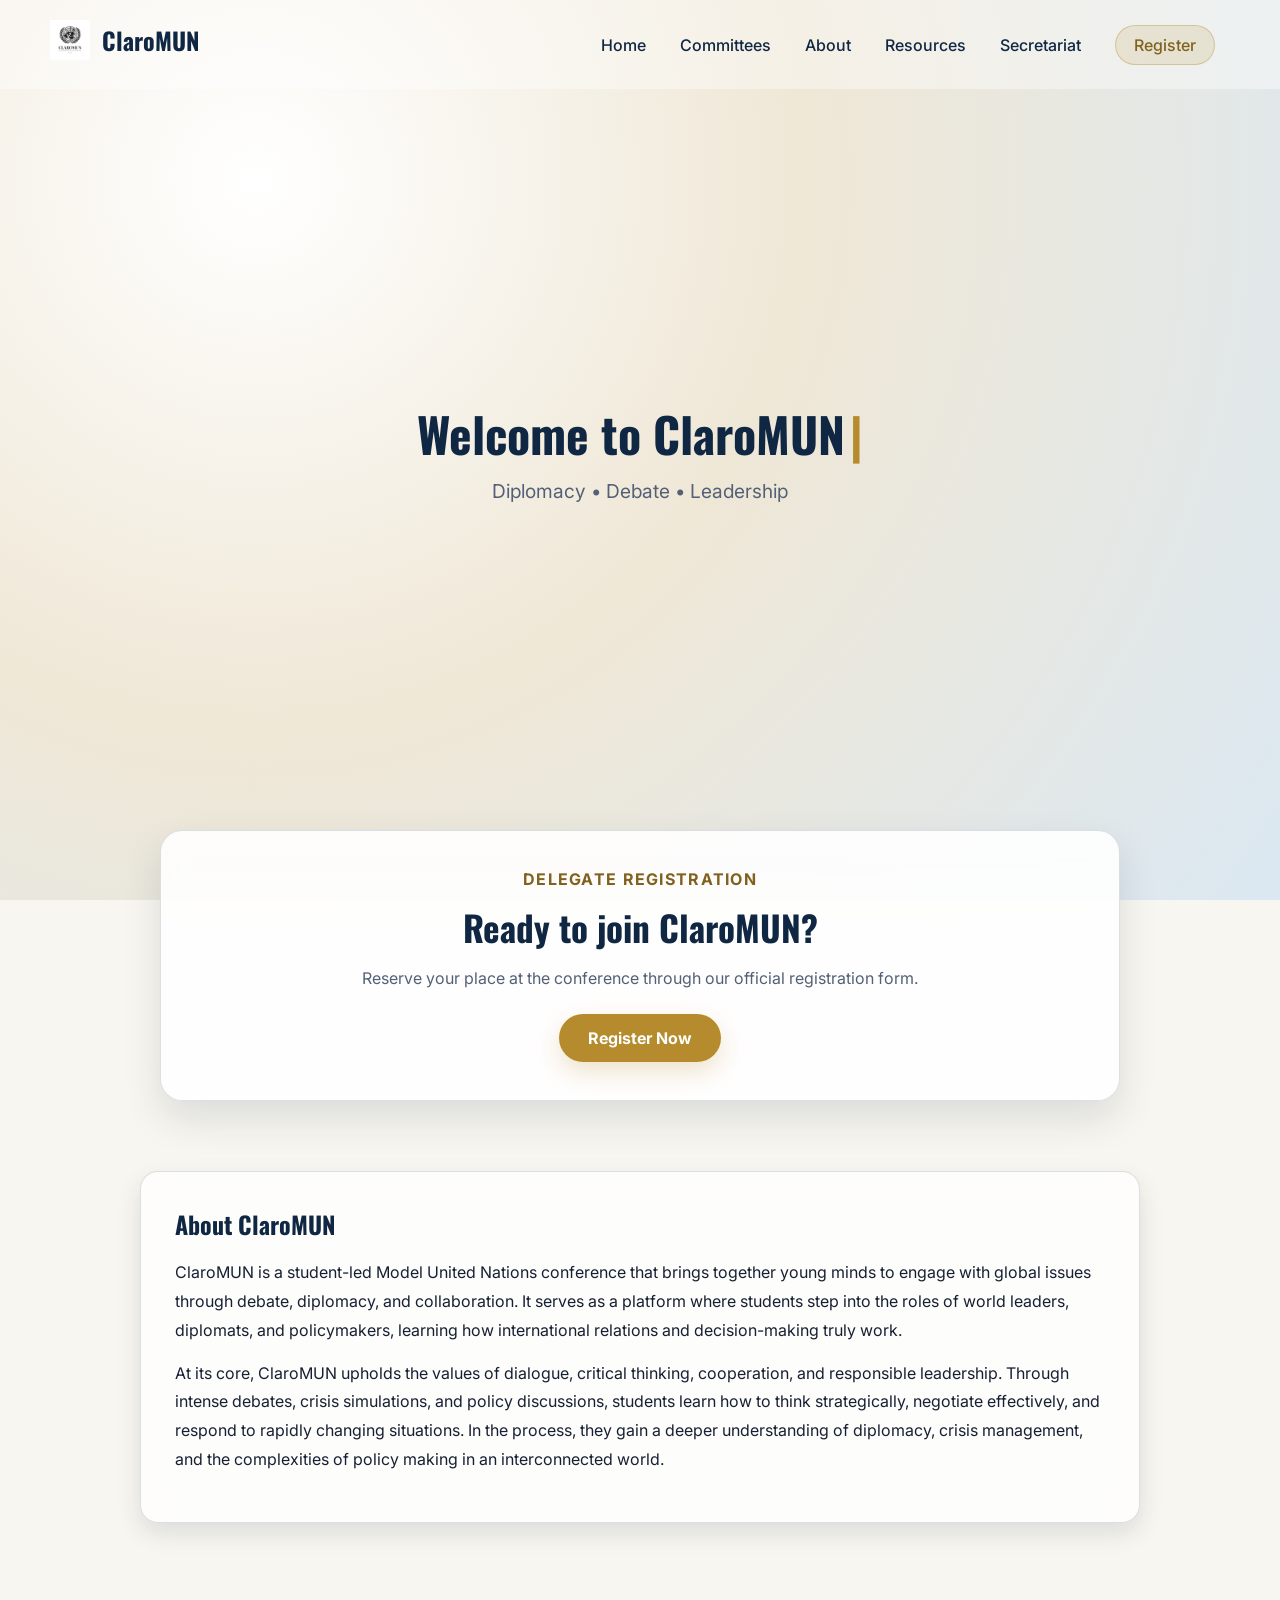
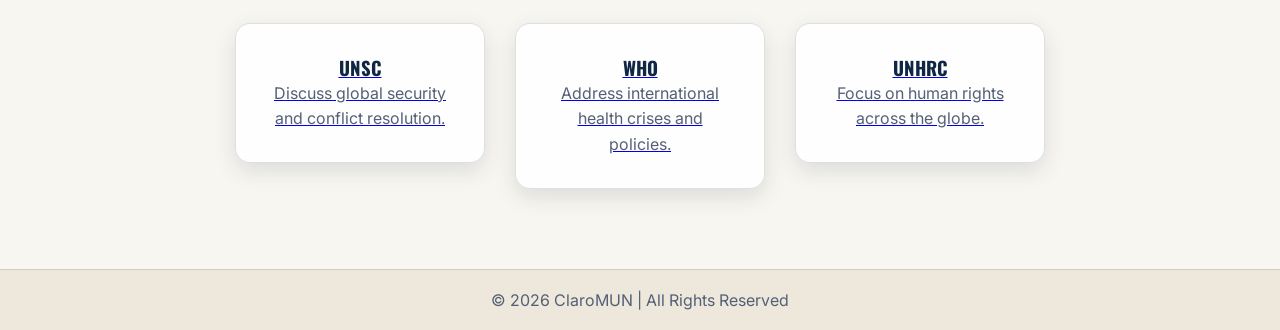
==== index.html @ 10d17443 "Final refinement" ====
<!DOCTYPE html>
<html lang="en">
<head>
    <meta charset="UTF-8">
    <meta name="viewport" content="width=device-width, initial-scale=1.0">
    <title>ClaroMUN</title>

    <link rel="stylesheet" href="css/style.css">
    <script src="js/script.js" defer></script>
</head>
<body>

<header id="navbar">
    <h1>
        <a href="index.html" class="brand">
            <img src="img/logo.jpeg" alt="ClaroMUN logo">
            <span>ClaroMUN</span>
        </a>
    </h1>
    <nav>
        <a href="index.html">Home</a>
        <a href="committees.html">Committees</a>
        <a href="about.html">About</a>
        <a href="resources.html">Resources</a>
        <a href="secretariat.html">Secretariat</a>
        <a class="nav-register" href="https://docs.google.com/forms/" target="_blank" rel="noopener noreferrer">Register</a>
    </nav>
</header>

<section class="hero">
    <h2 class="fade-in">
        <span id="typing-text"></span><span class="cursor">|</span>
    </h2>
    <p class="fade-in delay">Diplomacy • Debate • Leadership</p>
</section>

<section class="registration-cta fade-in">
    <p class="section-tag">Delegate Registration</p>
    <h2>Ready to join ClaroMUN?</h2>
    <p>Reserve your place at the conference through our official registration form.</p>
    <a class="register-button" href="https://docs.google.com/forms/" target="_blank" rel="noopener noreferrer">Register Now</a>
</section>

<section class="about-home">
    <article class="about-home-card fade-in">
        <h2>About ClaroMUN</h2>
        <p>
            ClaroMUN is a student-led Model United Nations conference that brings together young minds to engage with global issues through debate, diplomacy, and collaboration.
            It serves as a platform where students step into the roles of world leaders, diplomats, and policymakers, learning how international relations and decision-making truly work.
        </p>
        <p>
            At its core, ClaroMUN upholds the values of dialogue, critical thinking, cooperation, and responsible leadership.
            Through intense debates, crisis simulations, and policy discussions, students learn how to think strategically, negotiate effectively, and respond to rapidly changing situations.
            In the process, they gain a deeper understanding of diplomacy, crisis management, and the complexities of policy making in an interconnected world.
        </p>
    </article>
</section>

<div class="cards">
    <a class="committee-link" href="/unsc">
        <article class="card slide-down committee-card show">
            <h3>UNSC</h3>
            <p>Discuss global security and conflict resolution.</p>
        </article>
    </a>

    <a class="committee-link" href="/unsc">
        <article class="card slide-down committee-card show">
            <h3>WHO</h3>
            <p>Address international health crises and policies.</p>
        </article>
    </a>

    <a class="committee-link" href="/unsc">
        <article class="card slide-down committee-card show">
            <h3>UNHRC</h3>
            <p>Focus on human rights across the globe.</p>
        </article>
    </a>
</div>

<footer>
    <p>© 2026 ClaroMUN | All Rights Reserved</p>
</footer>

</body>
</html>
---- css/style.css ----
@import url('https://fonts.googleapis.com/css2?family=Playfair+Display:ital,wght@0,400..900;1,400..900&display=swap');
@import url('https://fonts.googleapis.com/css2?family=Inter:wght@400;500;600;700&family=Oswald:wght@700&display=swap');

:root {
    --page-bg: #f8f6f0;
    --section-bg: rgba(231, 226, 215, 0.42);
    --surface: rgba(255, 255, 255, 0.72);
    --surface-strong: rgba(255, 255, 255, 0.88);
    --text: #172033;
    --muted: #536076;
    --heading: #0f2742;
    --accent: #b68b2d;
    --accent-deep: #80611e;
    --accent-soft: rgba(182, 139, 45, 0.15);
    --line: rgba(15, 39, 66, 0.14);
    --line-strong: rgba(182, 139, 45, 0.35);
    --shadow: rgba(15, 39, 66, 0.12);
    --shadow-strong: rgba(15, 39, 66, 0.18);
}

* {
    margin: 0;
    padding: 0;
    box-sizing: border-box;
}

body {
    font-family: 'Inter', sans-serif;
    background: var(--page-bg);
    color: var(--text);
}

h1,
h2,
h3 {
    font-family: 'Oswald', sans-serif;
    font-weight: 700;
}

p {
    font-family: 'Inter', sans-serif;
}

/* NAVBAR */
header {
    display: flex;
    justify-content: space-between;
    align-items: center;
    padding: 20px 50px;
    position: fixed;
    width: 100%;
    background: rgba(255, 255, 255, 0.38);
    transition: 0.3s;
    z-index: 1000;
}

header.scrolled {
    background: rgba(255, 255, 255, 0.74);
    backdrop-filter: blur(14px);
    border-bottom: 1px solid var(--line-strong);
    box-shadow: 0 10px 28px var(--shadow);
}

header h1 {
    margin: 0;
}

.brand {
    display: inline-flex;
    align-items: center;
    gap: 12px;
    color: inherit;
    text-decoration: none;
}

.brand img {
    width: 40px;
    height: 40px;
    object-fit: contain;
}

.brand span {
    color: var(--heading);
    font-size: 1.5rem;
}

/* NAV LINKS */
nav a {
    margin: 0 15px;
    text-decoration: none;
    color: var(--heading);
    font-weight: 500;
    transition: 0.3s;
}

nav a:hover {
    color: var(--accent-deep);
}

.nav-register {
    display: inline-block;
    padding: 9px 18px;
    border: 1px solid var(--line-strong);
    border-radius: 999px;
    background: var(--accent-soft);
    color: var(--accent-deep);
}

.nav-register:hover {
    background: var(--accent);
    color: #ffffff;
}

/* HERO */
.hero {
    height: 100vh;
    display: flex;
    flex-direction: column;
    justify-content: center;
    align-items: center;

    background: radial-gradient(circle at 20% 20%, #ffffff 0%, #efe7d6 44%, #dbe8f2 100%);
    text-align: center;
}

.hero h2 {
    font-size: 3rem;
    color: var(--heading);
}

.hero p {
    margin-top: 10px;
    font-size: 1.2rem;
    color: var(--muted);
}

.registration-cta {
    max-width: 960px;
    margin: -70px auto 0;
    padding: 38px 28px;
    position: relative;
    text-align: center;
    background: var(--surface-strong);
    border: 1px solid var(--line);
    backdrop-filter: blur(12px);
    border-radius: 22px;
    box-shadow: 0 18px 38px var(--shadow);
}

.registration-cta .section-tag {
    margin-bottom: 12px;
    color: var(--accent-deep);
    font-weight: 700;
    letter-spacing: 0.08em;
    text-transform: uppercase;
}

.registration-cta h2 {
    color: var(--heading);
    font-size: 2.2rem;
    margin-bottom: 12px;
}

.registration-cta p:not(.section-tag) {
    max-width: 620px;
    margin: 0 auto 22px;
    color: var(--muted);
    line-height: 1.7;
}

.register-button {
    display: inline-block;
    padding: 13px 28px;
    border: 1px solid var(--line-strong);
    border-radius: 999px;
    background: var(--accent);
    color: #ffffff;
    font-weight: 700;
    text-decoration: none;
    box-shadow: 0 10px 24px rgba(182, 139, 45, 0.24);
    transition: transform 0.3s ease, box-shadow 0.3s ease, background 0.3s ease;
}

.register-button:hover {
    transform: translateY(-3px);
    background: var(--accent-deep);
    box-shadow: 0 14px 30px rgba(128, 97, 30, 0.28);
}

.about-home {
    padding: 70px 20px 20px;
}

.about-home-card {
    max-width: 1000px;
    margin: 0 auto;
    background: var(--surface);
    border: 1px solid var(--line);
    backdrop-filter: blur(12px);
    border-radius: 18px;
    padding: 34px;
    box-shadow: 0 10px 25px var(--shadow);
}

.about-home-card h2 {
    color: var(--heading);
    margin-bottom: 16px;
}

.about-home-card p {
    color: var(--text);
    line-height: 1.8;
    margin-bottom: 14px;
}


/* FOOTER */
footer {
    text-align: center;
    padding: 20px;
    background: #eee8dc;
    color: var(--muted);
    border-top: 1px solid var(--line);
}

/* ANIMATIONS */
.fade-in {
    opacity: 0;
    transform: translateY(20px);
    transition: 1s ease;
}

.fade-in.show {
    opacity: 1;
    transform: translateY(0);
}

.delay {
    transition-delay: 0.5s;
}

.cursor {
    display: inline-block;
    margin-left: 5px;
    animation: blink 1s infinite;
    color: var(--accent);
}

@keyframes blink {
    0%, 50%, 100% { opacity: 1; }
    25%, 75% { opacity: 0; }
}

.slide-down {
    opacity: 0;
    transform: translateY(-50px);
    transition: all 0.8s ease;
}

.slide-down.show {
    opacity: 1;
    transform: translateY(0);
}

/* CARDS */
.cards {
    display: flex;
    flex-wrap: wrap;
    justify-content: center;
    gap: 30px;
    padding: 80px;
}

.card {
    background: var(--surface-strong);
    border: 1px solid var(--line);
    backdrop-filter: blur(10px);
    padding: 30px;
    border-radius: 15px;
    width: 250px;
    text-align: center;
    box-shadow: 0 8px 22px var(--shadow);
    transition: transform 0.4s ease, box-shadow 0.4s ease;
}

.card h3 {
    color: var(--heading);
}

.card p {
    color: var(--muted);
    line-height: 1.6;
}

.card:hover {
    transform: translateY(-10px) scale(1.03);
    box-shadow: 0 0 24px rgba(182, 139, 45, 0.28);
    border-color: var(--line-strong);
}

@media (max-width: 768px) {
    header {
        flex-direction: column;
        gap: 12px;
        padding: 18px 20px;
    }

    nav {
        display: flex;
        flex-wrap: wrap;
        justify-content: center;
    }

    .brand span {
        font-size: 1.25rem;
    }

    .hero {
        padding: 0 20px;
    }

    .hero h2 {
        font-size: 2.3rem;
    }

    .registration-cta {
        margin: -50px 16px 0;
        padding: 30px 22px;
    }

    .registration-cta h2 {
        font-size: 1.8rem;
    }

    .cards {
        padding: 60px 20px;
    }

    .card {
        width: 100%;
        max-width: 320px;
    }

    .about-home {
        padding: 60px 16px 10px;
    }

    .about-home-card {
        padding: 24px;
    }

}
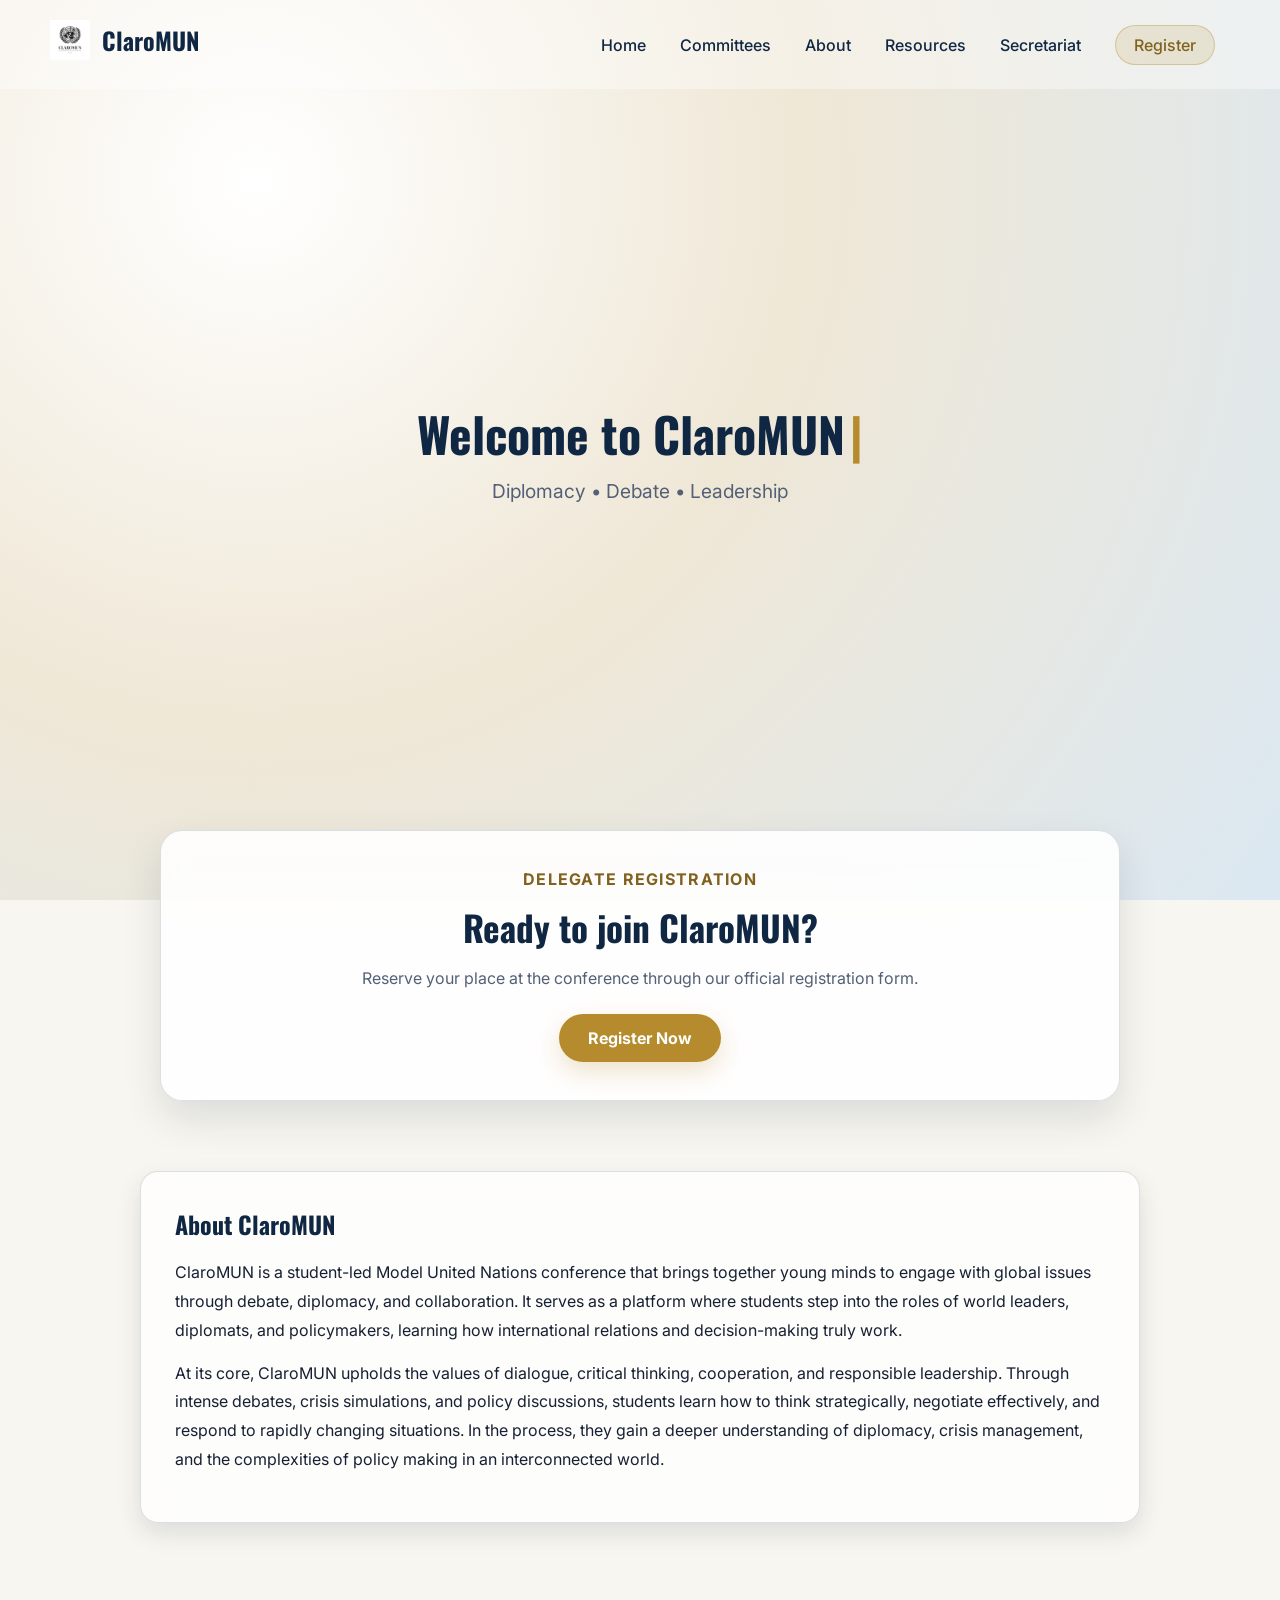
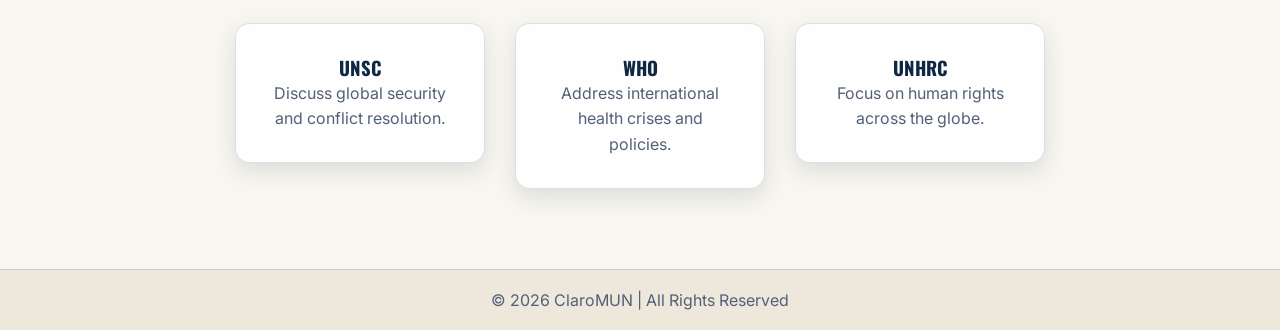
==== commit a79ad285: "Minor Changes" ====
--- a/index.html
+++ b/index.html
@@ -57,21 +57,21 @@
 </section>
 
 <div class="cards">
-    <a class="committee-link" href="/unsc">
+    <a style="text-decoration: none;" href="/unsc.html">
         <article class="card slide-down committee-card show">
             <h3>UNSC</h3>
             <p>Discuss global security and conflict resolution.</p>
         </article>
     </a>
 
-    <a class="committee-link" href="/unsc">
+    <a style="text-decoration: none;" href="/who.html">
         <article class="card slide-down committee-card show">
             <h3>WHO</h3>
             <p>Address international health crises and policies.</p>
         </article>
     </a>
 
-    <a class="committee-link" href="/unsc">
+    <a style="text-decoration: none;" href="/unhrc.html">
         <article class="card slide-down committee-card show">
             <h3>UNHRC</h3>
             <p>Focus on human rights across the globe.</p>
--- a/css/style.css
+++ b/css/style.css
@@ -348,5 +348,4 @@
     .about-home-card {
         padding: 24px;
     }
-
 }
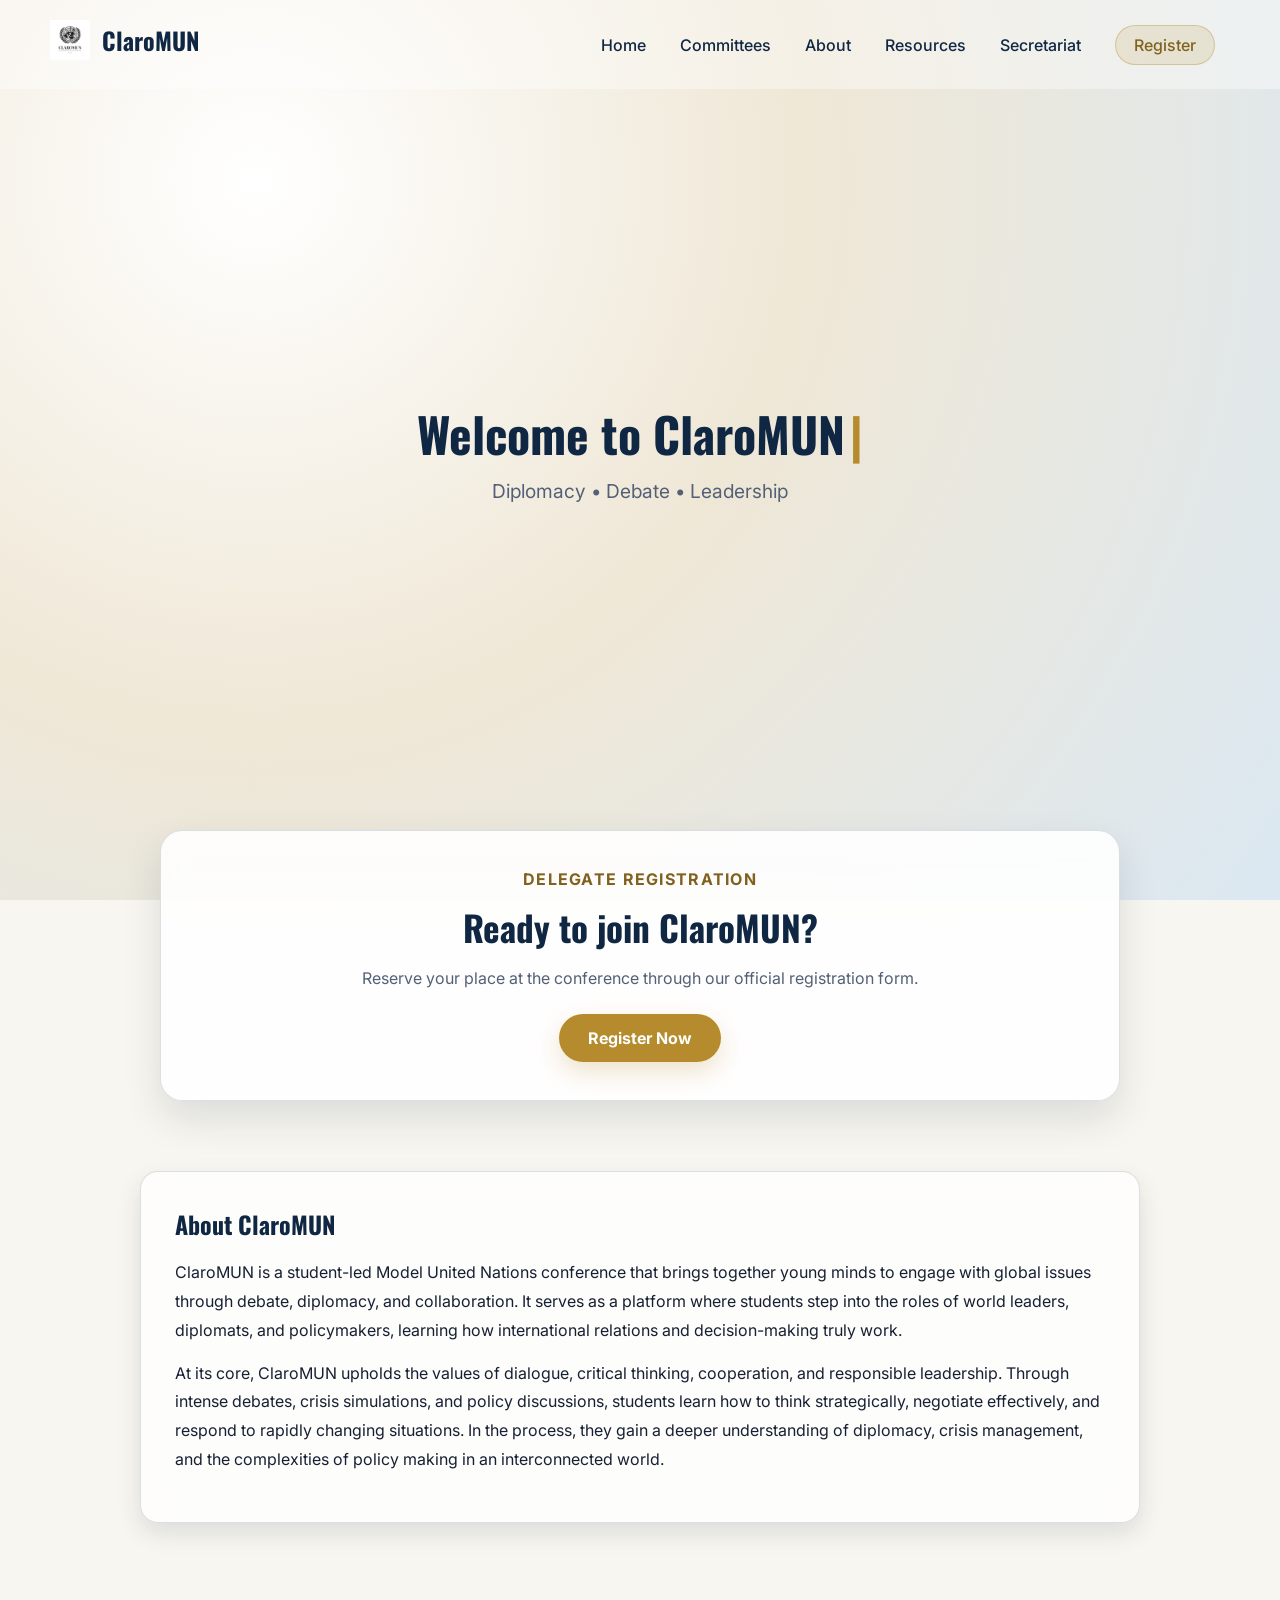
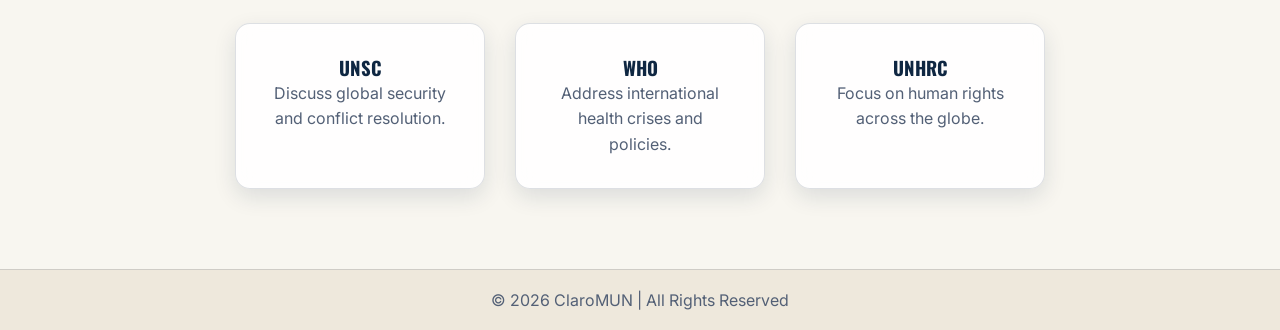
==== commit 4ed9fdd8: "Content Push 1" ====
--- a/index.html
+++ b/index.html
@@ -13,7 +13,7 @@
 <header id="navbar">
     <h1>
         <a href="index.html" class="brand">
-            <img src="img/logo.jpeg" alt="ClaroMUN logo">
+            <img src="assets/img/logo.jpeg" alt="ClaroMUN logo">
             <span>ClaroMUN</span>
         </a>
     </h1>
@@ -57,26 +57,20 @@
 </section>
 
 <div class="cards">
-    <a style="text-decoration: none;" href="/unsc.html">
-        <article class="card slide-down committee-card show">
-            <h3>UNSC</h3>
-            <p>Discuss global security and conflict resolution.</p>
-        </article>
-    </a>
+    <div class="card slide-down">
+        <h3>UNSC</h3>
+        <p>Discuss global security and conflict resolution.</p>
+    </div>
 
-    <a style="text-decoration: none;" href="/who.html">
-        <article class="card slide-down committee-card show">
-            <h3>WHO</h3>
-            <p>Address international health crises and policies.</p>
-        </article>
-    </a>
+    <div class="card slide-down">
+        <h3>WHO</h3>
+        <p>Address international health crises and policies.</p>
+    </div>
 
-    <a style="text-decoration: none;" href="/unhrc.html">
-        <article class="card slide-down committee-card show">
-            <h3>UNHRC</h3>
-            <p>Focus on human rights across the globe.</p>
-        </article>
-    </a>
+    <div class="card slide-down">
+        <h3>UNHRC</h3>
+        <p>Focus on human rights across the globe.</p>
+    </div>
 </div>
 
 <footer>
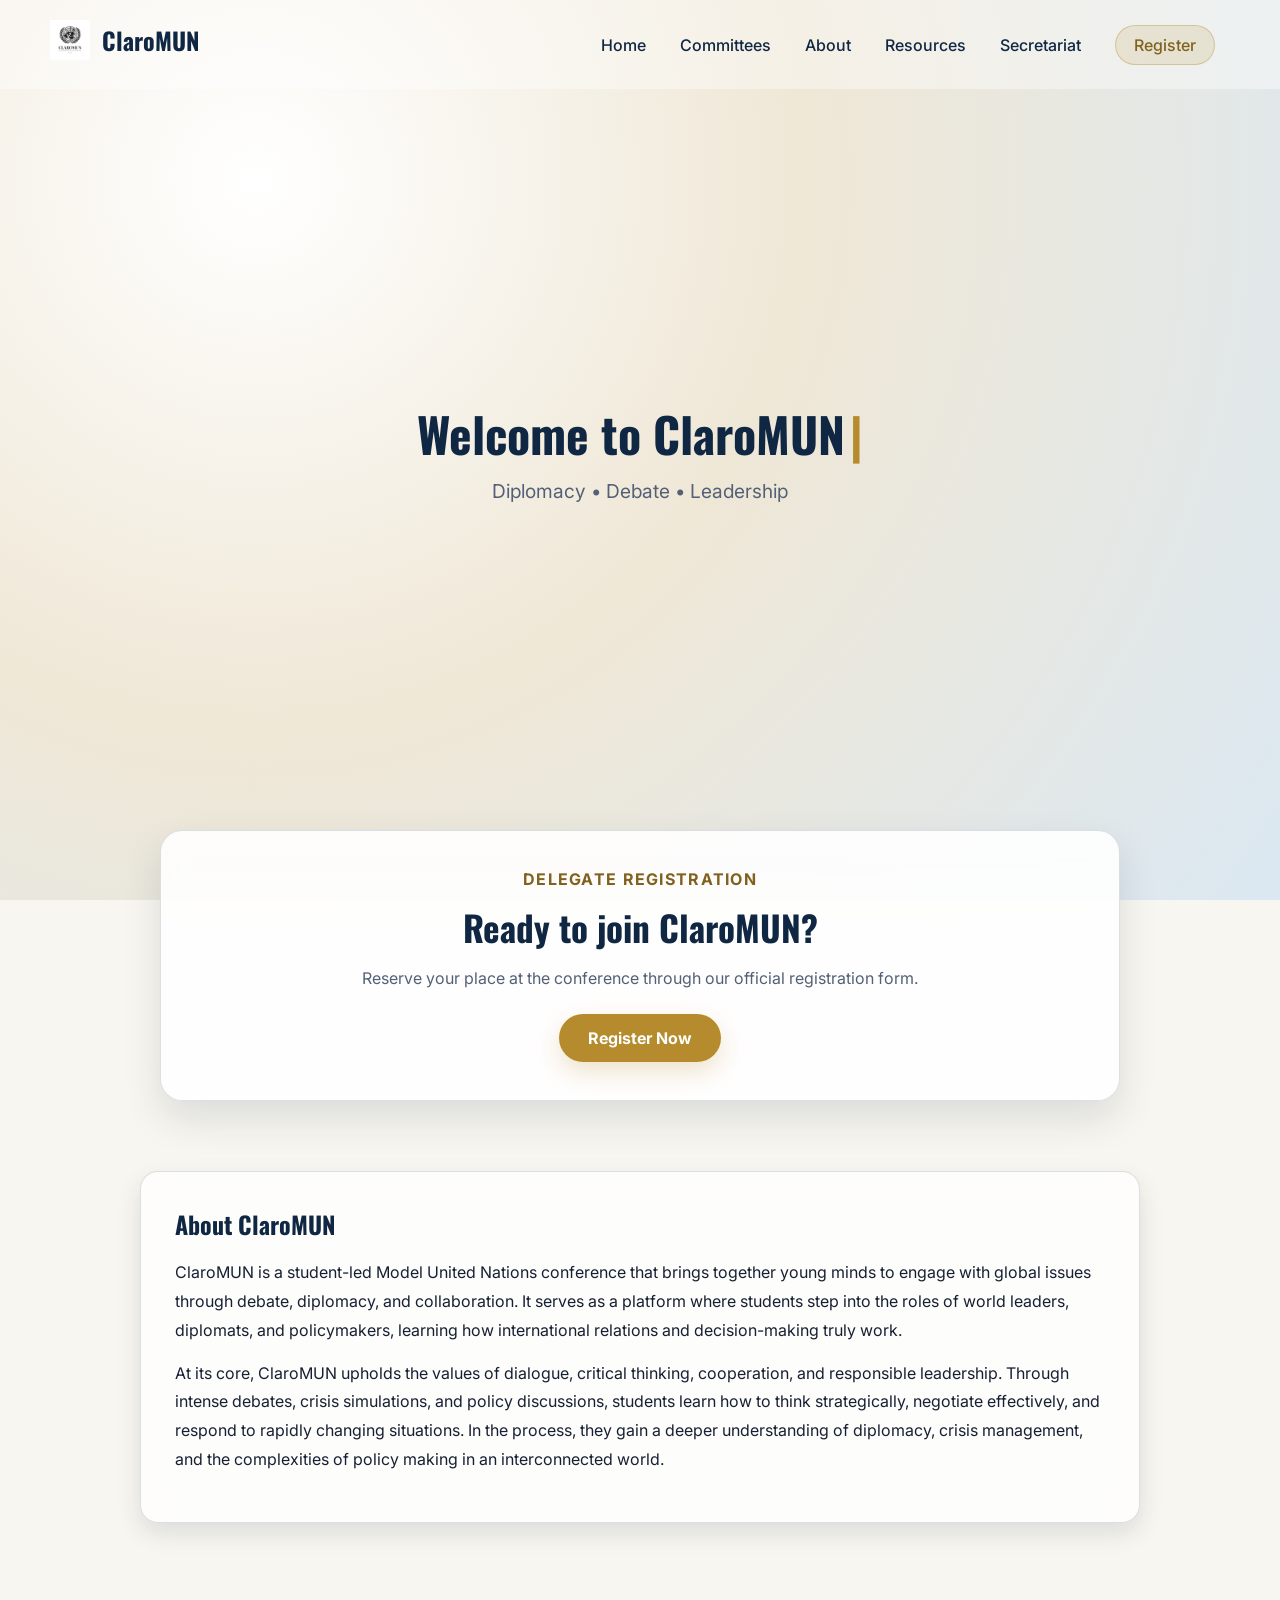
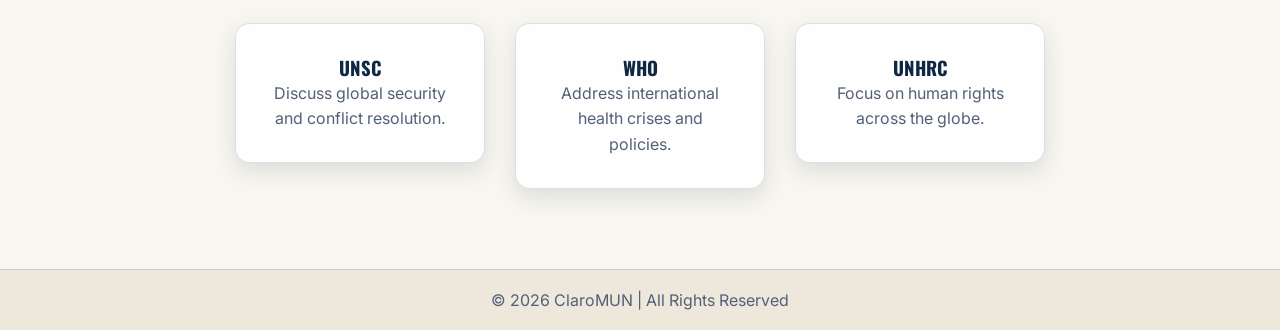
==== commit 365169e6: "Content Push 1" ====
--- a/index.html
+++ b/index.html
@@ -57,20 +57,26 @@
 </section>
 
 <div class="cards">
-    <div class="card slide-down">
-        <h3>UNSC</h3>
-        <p>Discuss global security and conflict resolution.</p>
-    </div>
+    <a style="text-decoration: none;" href="/unsc.html">
+        <article class="card slide-down committee-card show">
+            <h3>UNSC</h3>
+            <p>Discuss global security and conflict resolution.</p>
+        </article>
+    </a>
 
-    <div class="card slide-down">
-        <h3>WHO</h3>
-        <p>Address international health crises and policies.</p>
-    </div>
+    <a style="text-decoration: none;" href="/who.html">
+        <article class="card slide-down committee-card show">
+            <h3>WHO</h3>
+            <p>Address international health crises and policies.</p>
+        </article>
+    </a>
 
-    <div class="card slide-down">
-        <h3>UNHRC</h3>
-        <p>Focus on human rights across the globe.</p>
-    </div>
+    <a style="text-decoration: none;" href="/unhrc.html">
+        <article class="card slide-down committee-card show">
+            <h3>UNHRC</h3>
+            <p>Focus on human rights across the globe.</p>
+        </article>
+    </a>
 </div>
 
 <footer>
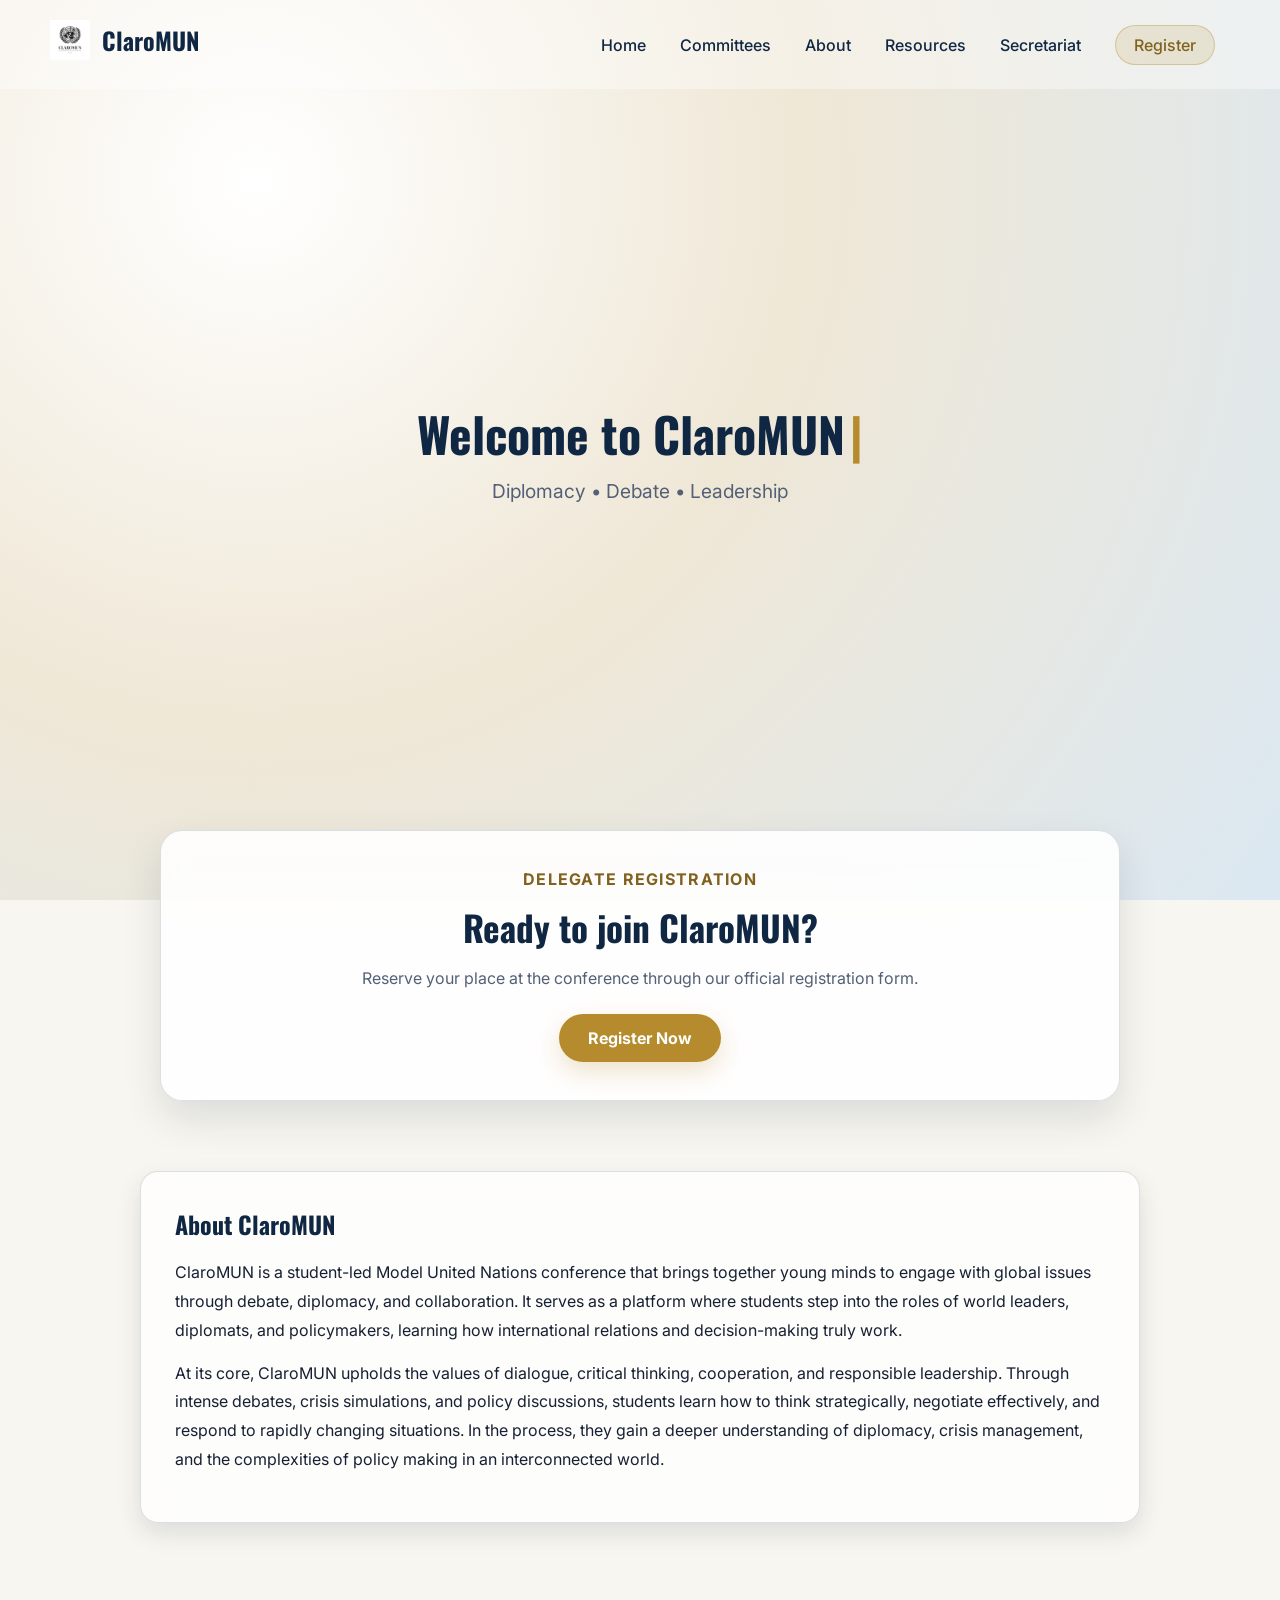
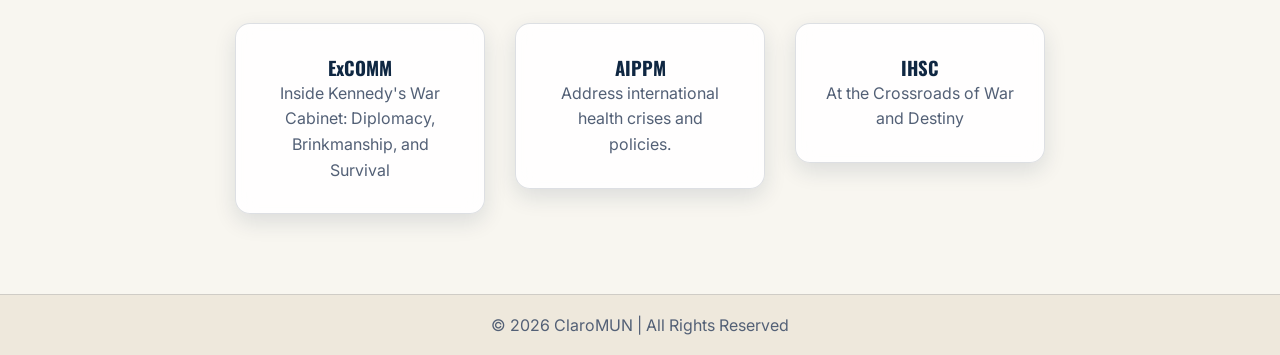
==== commit bca28d5d: "Content Push 2" ====
--- a/index.html
+++ b/index.html
@@ -57,24 +57,24 @@
 </section>
 
 <div class="cards">
-    <a style="text-decoration: none;" href="/unsc.html">
+    <a style="text-decoration: none;" href="/excomm.html">
         <article class="card slide-down committee-card show">
-            <h3>UNSC</h3>
-            <p>Discuss global security and conflict resolution.</p>
+            <h3>ExCOMM</h3>
+            <p>Inside Kennedy's War Cabinet: Diplomacy, Brinkmanship, and Survival</p>
         </article>
     </a>
 
-    <a style="text-decoration: none;" href="/who.html">
+    <a style="text-decoration: none;" href="/aippm.html">
         <article class="card slide-down committee-card show">
-            <h3>WHO</h3>
+            <h3>AIPPM</h3>
             <p>Address international health crises and policies.</p>
         </article>
     </a>
 
-    <a style="text-decoration: none;" href="/unhrc.html">
+    <a style="text-decoration: none;" href="/ihsc.html">
         <article class="card slide-down committee-card show">
-            <h3>UNHRC</h3>
-            <p>Focus on human rights across the globe.</p>
+            <h3>IHSC</h3>
+            <p>At the Crossroads of War and Destiny</p>
         </article>
     </a>
 </div>
--- a/css/style.css
+++ b/css/style.css
@@ -348,4 +348,9 @@
     .about-home-card {
         padding: 24px;
     }
+}
+
+a
+{
+    text-decoration: none;
 }
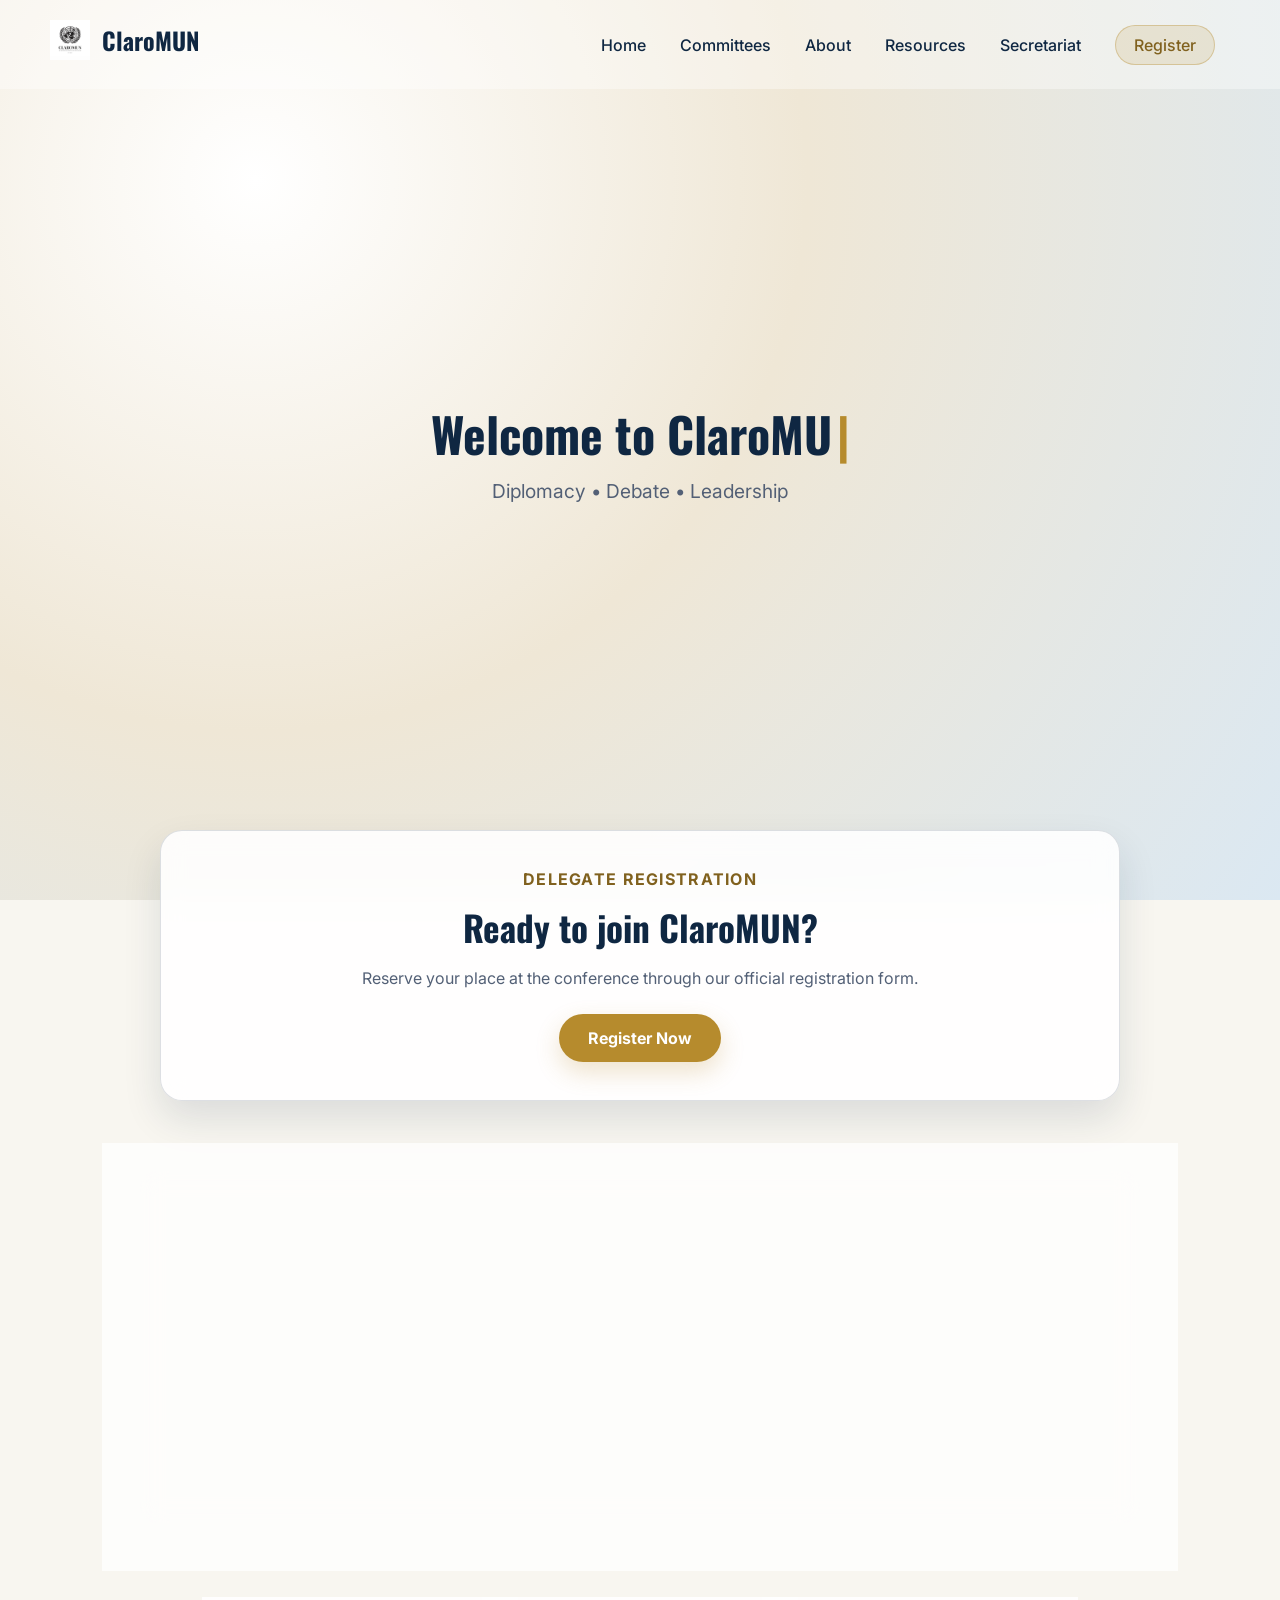
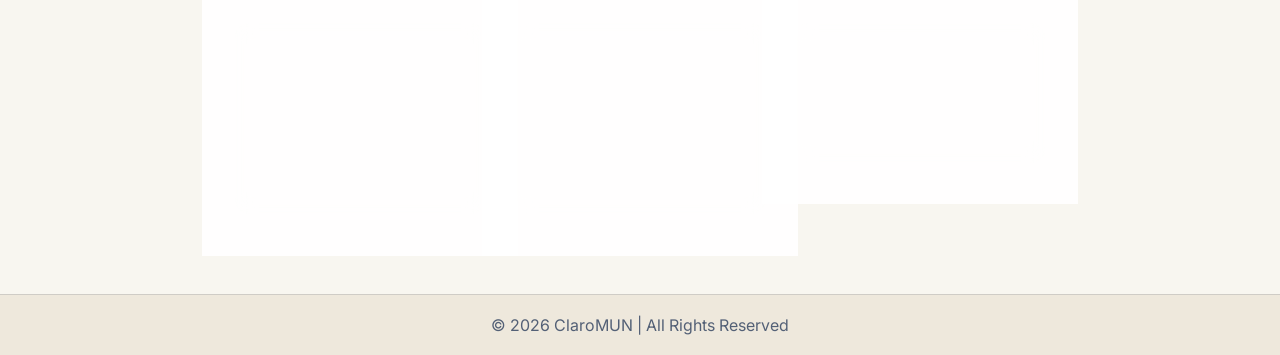
==== commit 6ea04a4b: "Content Push 5" ====
--- a/index.html
+++ b/index.html
@@ -23,7 +23,7 @@
         <a href="about.html">About</a>
         <a href="resources.html">Resources</a>
         <a href="secretariat.html">Secretariat</a>
-        <a class="nav-register" href="https://docs.google.com/forms/" target="_blank" rel="noopener noreferrer">Register</a>
+        <a class="nav-register" href="https://forms.gle/wHFUYgnUWToieHNX8" target="_blank" rel="noopener noreferrer">Register</a>
     </nav>
 </header>
 
@@ -38,7 +38,7 @@
     <p class="section-tag">Delegate Registration</p>
     <h2>Ready to join ClaroMUN?</h2>
     <p>Reserve your place at the conference through our official registration form.</p>
-    <a class="register-button" href="https://docs.google.com/forms/" target="_blank" rel="noopener noreferrer">Register Now</a>
+    <a class="register-button" href="https://forms.gle/wHFUYgnUWToieHNX8" target="_blank" rel="noopener noreferrer">Register Now</a>
 </section>
 
 <section class="about-home">
@@ -67,7 +67,7 @@
     <a style="text-decoration: none;" href="/aippm.html">
         <article class="card slide-down committee-card show">
             <h3>AIPPM</h3>
-            <p>Address international health crises and policies.</p>
+            <p>Here politics meets policy, democracy meets new ideas and nation meets youth.</p>
         </article>
     </a>
 
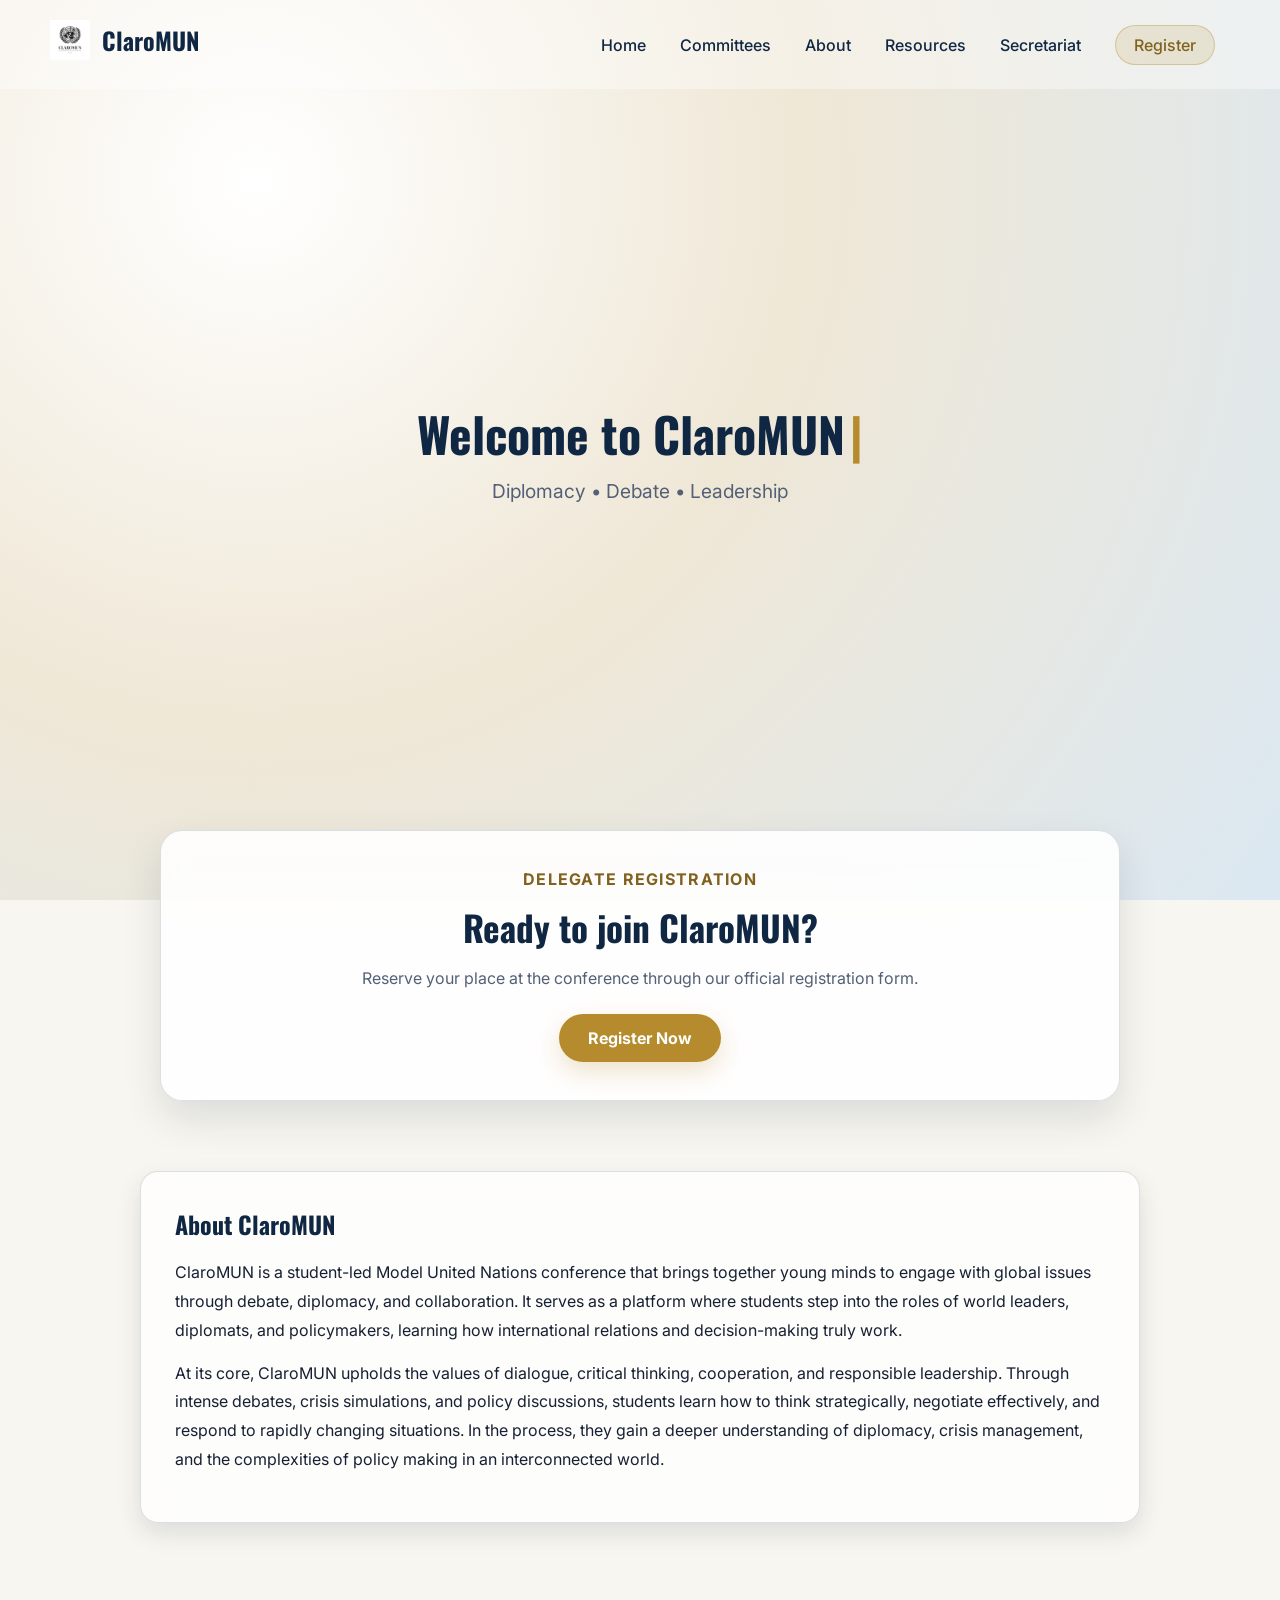
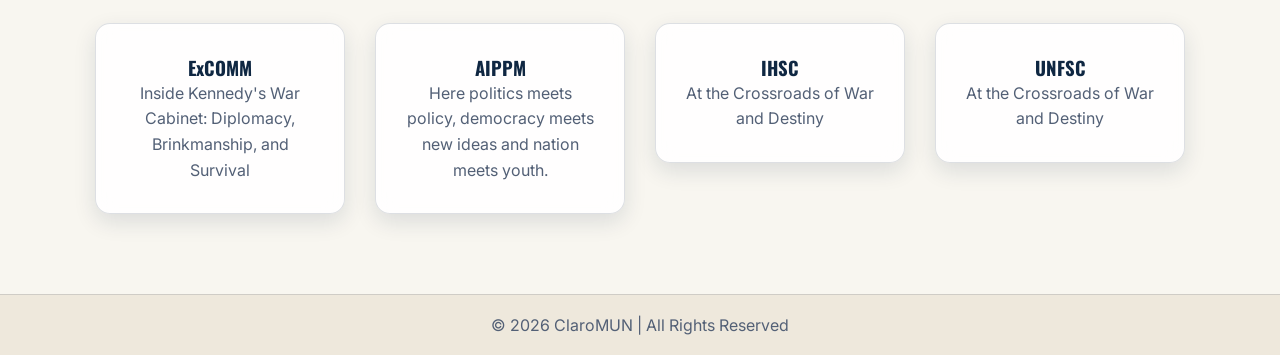
==== commit da953ed8: "Content Push 6 AND Created extra  placeholder in secretariat page" ====
--- a/index.html
+++ b/index.html
@@ -77,6 +77,13 @@
             <p>At the Crossroads of War and Destiny</p>
         </article>
     </a>
+
+    <a style="text-decoration: none;" href="/unfsc.html">
+        <article class="card slide-down committee-card show">
+            <h3>UNFSC</h3>
+            <p>At the Crossroads of War and Destiny</p>
+        </article>
+    </a>
 </div>
 
 <footer>
